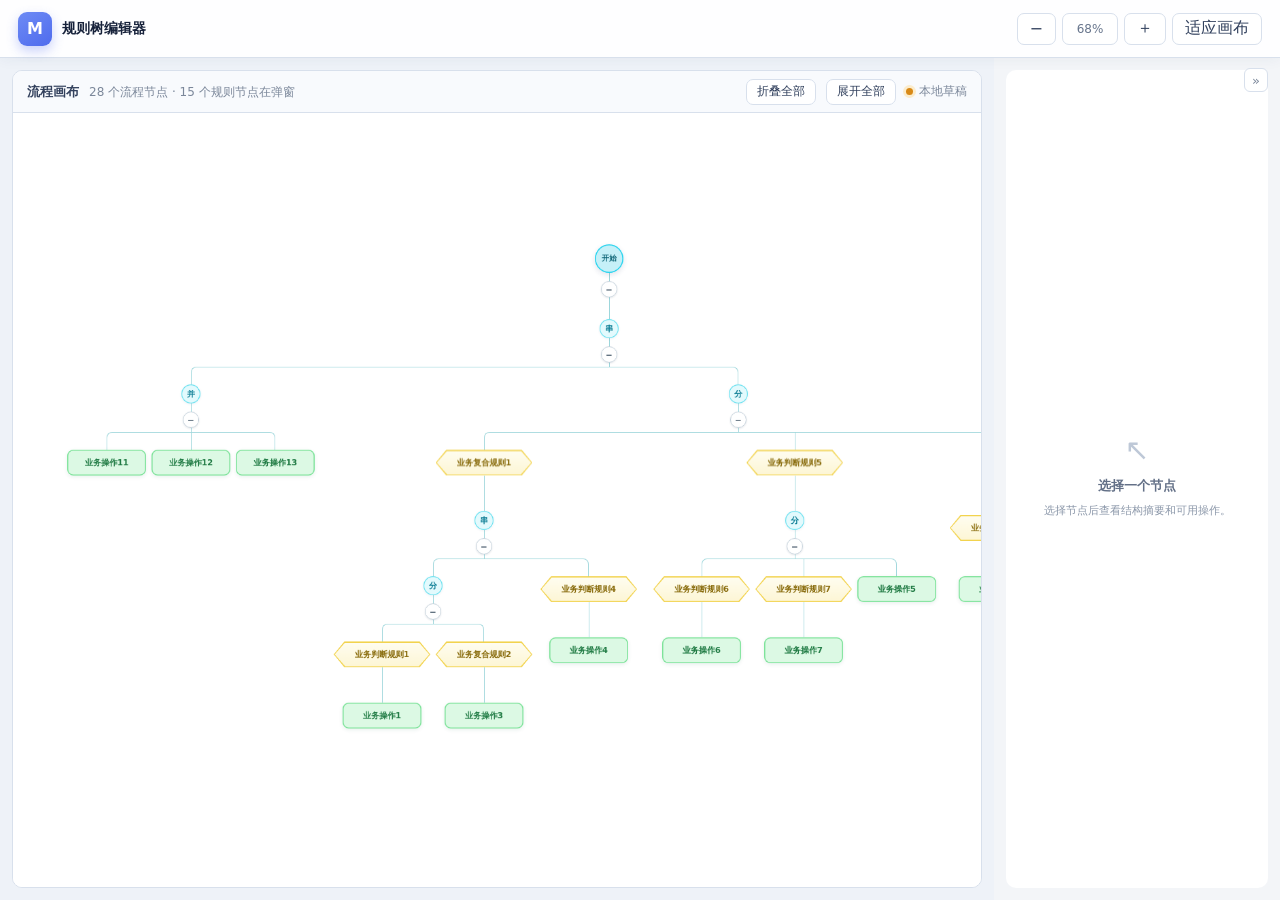
==== mousika-ui/src/main/resources/demo/ui-tree/index.html @ 2f61b9a8 "切换柑橘薄荷配色并统一节点焦点效果 - 节点配色改为柑橘薄荷（青碧结构 / 柠黄规则 / 苹果绿动作），画布保持中性 - 统一各节点选中/悬停/聚焦为同色描边加粗，去掉蓝色变色和矩形外框 - 折叠全部" ====
<!doctype html>
<html lang="zh-CN">
<head>
    <meta charset="UTF-8">
    <meta name="viewport" content="width=device-width, initial-scale=1.0">
    <meta http-equiv="Cache-Control" content="no-store, no-cache, must-revalidate">
    <meta http-equiv="Pragma" content="no-cache">
    <title>Mousika 规则树编辑器</title>
    <link rel="stylesheet" href="styles.css?v=20260729-158">
</head>
<body>
<main class="app-shell">
    <header class="topbar">
        <div class="brand">
            <span class="brand-mark">M</span>
            <div>
                <strong>规则树编辑器</strong>
            </div>
        </div>
        <div class="toolbar" aria-label="画布工具栏">
            <button id="zoomOutButton" type="button" aria-label="缩小">−</button>
            <input id="zoomValue" type="text" inputmode="numeric" value="100%" aria-label="缩放百分比" title="输入缩放百分比后回车">
            <button id="zoomInButton" type="button" aria-label="放大">＋</button>
            <button id="fitButton" type="button">适应画布</button>
        </div>
    </header>

    <section class="workspace">
        <section class="canvas-panel">
            <div class="canvas-titlebar">
                <div>
                    <strong>流程画布</strong>
                    <span id="nodeCount"></span>
                </div>
                <div class="canvas-tools">
                    <button id="collapseAllButton" type="button">折叠全部</button>
                    <button id="expandAllButton" type="button">展开全部</button>
                    <span class="status"><i></i> 本地草稿</span>
                </div>
            </div>
            <div class="tree-viewport" id="treeViewport" tabindex="0" aria-label="可缩放规则树画布">
                <div class="grid"></div>
                <div class="tree-stage" id="treeStage">
                    <div id="treeRoot"></div>
                </div>
            </div>
        </section>

        <button class="inspector-expand" id="inspectorExpand" type="button" aria-label="展开属性栏" title="展开属性栏" hidden>«</button>
        <aside class="inspector" id="inspector">
            <button class="inspector-collapse" id="inspectorCollapse" type="button" aria-label="收起属性栏" title="收起属性栏">»</button>
            <div class="inspector-empty" id="inspectorEmpty">
                <span>↖</span>
                <strong>选择一个节点</strong>
                <p>选择节点后查看结构摘要和可用操作。</p>
            </div>
            <section class="inspector-panel" id="inspectorForm" hidden>
                <div class="inspector-heading rule-editor-heading" id="inspectorHeading"></div>
                <div class="inspector-fields" id="nodeDetailFields"></div>
                <div class="inspector-actions" id="inspectorViewActions">
                    <div class="flow-node-actions" id="flowNodeActions"></div>
                    <button class="flow-operation wide" id="editNodeButton" type="button" hidden>查看规则</button>
                </div>
                <div class="inspector-add" id="inspectorAddPanel" hidden>
                    <div class="inspector-add-title" id="inspectorAddTitle">添加节点</div>
                    <label class="detail-field">
                        <span class="detail-label">节点类型</span>
                        <select id="newNodeType"></select>
                    </label>
                    <label class="detail-field" id="newNodeDefinitionField">
                        <span class="detail-label">引用规则</span>
                        <select id="newNodeDefinition"></select>
                    </label>
                    <label class="detail-field" id="newNodePlacementField">
                        <span class="detail-label">添加位置</span>
                        <select id="newNodePlacement">
                            <option value="first">最前面</option>
                            <option value="last" selected>最后面</option>
                            <option value="before">节点之前</option>
                            <option value="after">节点之后</option>
                        </select>
                    </label>
                    <label class="detail-field" id="newNodeAnchorField">
                        <span class="detail-label">选择参照节点</span>
                        <select id="newNodeAnchor"></select>
                    </label>
                    <div class="inspector-actions">
                        <button id="newNodeCancelButton" type="button">取消</button>
                        <button class="primary" id="confirmAddButton" type="button">添加</button>
                    </div>
                </div>
                <div class="inspector-footer" id="inspectorFooter">
                    <button class="inspector-delete" id="deleteButton" type="button">
                        <svg viewBox="0 0 24 24" aria-hidden="true">
                            <path d="M9 3h6m-9 4h12m-1 0-.7 13H7.7L7 7m3 4v5m4-5v5"/>
                        </svg>
                        删除节点
                    </button>
                </div>
            </section>
        </aside>
    </section>
</main>

<dialog id="confirmDialog">
    <form method="dialog" id="confirmDialogForm">
        <div class="dialog-heading">
            <div>
                <h2 id="confirmDialogTitle">确认操作</h2>
            </div>
            <button class="icon-button" value="cancel" aria-label="关闭" type="submit">×</button>
        </div>
        <p class="confirm-message" id="confirmDialogMessage"></p>
        <div class="dialog-actions">
            <button value="cancel" type="submit">取消</button>
            <button class="danger" id="confirmDialogConfirm" value="default" type="submit">确定</button>
        </div>
    </form>
</dialog>

<dialog id="ruleDialog" class="rule-dialog">
    <div class="rule-dialog-shell">
        <header class="rule-dialog-header">
            <div>
                <span>条件配置</span>
                <h2 id="ruleDialogTitle">判断条件</h2>
            </div>
            <div class="rule-dialog-header-actions">
                <button id="ruleDialogCancelButton" type="button">取消</button>
                <button class="primary" id="ruleDialogCloseButton" type="button">保存</button>
            </div>
        </header>
        <div class="rule-dialog-body">
            <section class="rule-tree-panel" id="ruleTreePanel" aria-label="规则树">
                <div class="rule-tree-caption">
                    <strong>条件组合</strong>
                    <span id="ruleNodeCount"></span>
                </div>
                <div class="rule-tree-viewport">
                    <div id="ruleTreeRoot"></div>
                </div>
            </section>
            <aside class="rule-editor">
                <div class="rule-editor-empty" id="ruleEditorEmpty">
                    <span>◇</span>
                    <strong id="ruleEditorEmptyTitle">尚未配置条件</strong>
                    <p id="ruleEditorEmptyHint">规则子树只在当前弹窗内递归，不会进入流程画布。</p>
                </div>
                <div class="rule-editor-panel" id="ruleEditorPanel" hidden>
                    <div class="inspector-heading rule-editor-heading" id="ruleEditorHeading"></div>
                    <div class="detail-field" id="ruleEditorLogicField" data-field="rulelogic" hidden></div>
                    <div class="rule-subrules-field" id="ruleEditorSubrulesField">
                        <span class="detail-label" id="ruleEditorSubrulesLabel">规则</span>
                        <div class="rule-add-rows" id="ruleEditorSubrules"></div>
                        <button class="rule-add-row-button" id="ruleEditorAddRuleButton" type="button" hidden>＋ 添加规则</button>
                    </div>
                    <label id="ruleReferenceField" hidden>
                        <span id="ruleReferenceLabel">命中表达式</span>
                        <input id="ruleNodeExpression" readonly>
                    </label>
                    <div class="inspector-add" id="ruleAddPanel" hidden>
                        <div class="inspector-add-title" id="ruleAddTitle">添加规则</div>
                        <div class="rule-add-rows" id="ruleAddRows"></div>
                        <button class="rule-add-row-button" id="ruleAddRowButton" type="button">＋ 添加规则</button>
                        <fieldset class="rule-logic-field" id="ruleAddLogicField" hidden>
                            <legend>组合方式</legend>
                            <div class="rule-radio-group">
                                <label>
                                    <input type="radio" name="ruleAddLogic" value="&amp;&amp;" checked>
                                    <span>与</span>
                                </label>
                                <label>
                                    <input type="radio" name="ruleAddLogic" value="||">
                                    <span>或</span>
                                </label>
                            </div>
                        </fieldset>
                        <div class="inspector-actions">
                            <button id="ruleAddCancelButton" type="button">取消</button>
                            <button class="primary" id="ruleAddConfirmButton" type="button">确认添加</button>
                        </div>
                    </div>
                    <div class="inspector-footer" id="ruleEditorFooter">
                        <button class="inspector-delete" id="ruleEditorDeleteButton" type="button">
                            <svg viewBox="0 0 24 24" aria-hidden="true">
                                <path d="M9 3h6m-9 4h12m-1 0-.7 13H7.7L7 7m3 4v5m4-5v5"/>
                            </svg>
                            删除规则
                        </button>
                    </div>
                </div>
            </aside>
        </div>
    </div>
</dialog>

<dialog id="ruleAddDialog">
    <form method="dialog" class="rule-add-form">
        <div class="dialog-heading">
            <h2>添加规则</h2>
            <button class="icon-button" value="cancel" type="submit" aria-label="关闭">×</button>
        </div>
        <div class="rule-add-rows" id="ruleCompositeRows"></div>
        <button class="rule-add-row-button" id="ruleCompositeAddRow" type="button" aria-label="添加一条规则">＋</button>
        <fieldset class="rule-logic-field" id="ruleCompositeLogicField" hidden>
            <legend>组合方式</legend>
            <div class="rule-radio-group">
                <label><input type="radio" name="ruleCompositeLogic" value="&&" checked><span>与</span></label>
                <label><input type="radio" name="ruleCompositeLogic" value="||"><span>或</span></label>
            </div>
        </fieldset>
        <div class="dialog-actions">
            <button value="cancel" type="submit">取消</button>
            <button class="primary" id="ruleCompositeConfirmButton" type="button">确认</button>
        </div>
    </form>
</dialog>

<script src="app.js?v=20260729-158"></script>
</body>
</html>
---- mousika-ui/src/main/resources/demo/ui-tree/styles.css ----
:root {
    color-scheme: light;
    font-family: Inter, "PingFang SC", "Microsoft YaHei", system-ui, sans-serif;
    color: #17223b;
    background: #eef2f8;
    --line: #6f82a0;
    --blue: #5b7ce2;
    --blue-soft: #eaf0ff;
    --green: #2c9b78;
    --green-soft: #e9f8f2;
    --amber: #d88916;
    --amber-soft: #fff6df;
    --border: #d8e0ec;
}

* { box-sizing: border-box; }
[hidden] { display: none !important; }

body {
    margin: 0;
    min-width: 760px;
    min-height: 100vh;
    overflow: hidden;
}

button, input, select { font: inherit; }

button {
    min-height: 32px;
    padding: 0 12px;
    border: 1px solid var(--border);
    border-radius: 7px;
    color: #31405d;
    background: #fff;
    cursor: pointer;
}

button:hover { border-color: #aebbd0; background: #f7f9fc; }
button:focus-visible, input:focus-visible, select:focus-visible, .tree-viewport:focus-visible {
    outline: 2px solid #7894ef;
    outline-offset: 2px;
}

button.primary { color: #fff; border-color: var(--blue); background: var(--blue); }
button.primary:hover { background: #4a6bd3; }
button.danger { color: #c94d55; }
button:disabled { opacity: .45; cursor: not-allowed; }

.app-shell { height: 100vh; display: grid; grid-template-rows: 58px minmax(0, 1fr); }

.topbar {
    display: flex;
    align-items: center;
    justify-content: space-between;
    gap: 24px;
    padding: 0 18px;
    border-bottom: 1px solid var(--border);
    background: rgba(255,255,255,.96);
    box-shadow: 0 2px 12px rgba(47,61,91,.05);
    z-index: 5;
}

.brand { display: flex; align-items: center; gap: 10px; white-space: nowrap; }
.brand-mark {
    width: 34px; height: 34px; display: grid; place-items: center;
    border-radius: 9px; color: #ffffff; font-weight: 800;
    background: linear-gradient(145deg, #6d8bf5, #4f6bed);
    box-shadow: 0 5px 12px rgba(79,107,237,.3);
}
.brand div { display: grid; gap: 1px; }
.brand strong { font-size: 14px; }

.toolbar { display: flex; align-items: center; gap: 6px; }
.toolbar button { white-space: nowrap; }
.toolbar #zoomValue {
    width: 56px; height: 32px; padding: 0 4px; text-align: center;
    border: 1px solid var(--border); border-radius: 7px;
    font-size: 12px; color: #67758c; background: #fff; cursor: text;
}
.toolbar #zoomValue:hover { border-color: #aebbd0; }

.workspace { position: relative; min-height: 0; display: grid; grid-template-columns: minmax(0, 1fr) 286px; background: #eef2f8; }
.workspace.inspector-collapsed { grid-template-columns: minmax(0, 1fr) 0; }
.inspector { position: relative; background: #fff; border-color: var(--border); }
.inspector-collapse, .inspector-expand {
    width: 24px; min-width: 24px; height: 24px; min-height: 24px; padding: 0;
    display: grid; place-items: center; border: 1px solid var(--border); border-radius: 6px;
    color: #7b879a; background: #fff; font-size: 13px; line-height: 1;
}
.inspector-collapse { position: absolute; top: 10px; right: 12px; z-index: 6; }
.inspector-collapse:hover, .inspector-expand:hover { color: #4a6bd3; background: #f7f9fc; border-color: #aebbd0; }
.inspector-expand {
    position: absolute; top: 52px; right: 12px; z-index: 6;
    box-shadow: 0 2px 8px rgba(47,61,91,.1);
}
.workspace.inspector-collapsed .inspector { overflow: hidden; border-left: 0; }

.canvas-panel { min-width: 0; min-height: 0; display: grid; grid-template-rows: 42px minmax(0, 1fr); margin: 12px; border: 1px solid var(--border); border-radius: 10px; background: #fff; overflow: hidden; }
.canvas-tools { display: flex; align-items: center; gap: 10px; }
.canvas-tools button { min-height: 26px; height: 26px; padding: 0 10px; font-size: 12px; }
.canvas-titlebar {
    display: flex; align-items: center; justify-content: space-between;
    padding: 0 14px; border-bottom: 1px solid var(--border); background: #f8fafd;
    color: #7b879a; font-size: 12px;
}
.canvas-titlebar div { display: flex; align-items: baseline; gap: 10px; }
.canvas-titlebar strong { color: #33415d; font-size: 13px; }
.status { display: flex; align-items: center; gap: 6px; }
.status i { width: 7px; height: 7px; border-radius: 50%; background: #d88916; box-shadow: 0 0 0 3px #fbeccd; }

.tree-viewport { position: relative; overflow: hidden; background: #fff; cursor: grab; touch-action: none; }
.tree-viewport.dragging { cursor: grabbing; }
.grid { display: none; }
.tree-stage { position: absolute; left: 0; top: 0; padding: 50px; transform-origin: 0 0; will-change: transform; }
#treeRoot { width: max-content; min-width: 1px; }

.tree-branch { position: relative; display: flex; flex-direction: column; align-items: center; flex: 0 0 auto; }
.tree-children { position: relative; display: flex; justify-content: center; padding-top: 26px; }
.tree-children::before { content: ""; position: absolute; top: 0; left: 50%; height: 26px; border-left: 1.5px solid var(--line); }
.tree-children > .tree-branch { padding: 26px 4px 0; }
.tree-children > .tree-branch::before,
.tree-children > .tree-branch::after {
    content: ""; position: absolute; top: 0; width: 50%; height: 26px; border-top: 1.5px solid var(--line);
}
.tree-children > .tree-branch::before { right: 50%; }
.tree-children > .tree-branch::after { left: 50%; border-left: 1.5px solid var(--line); }
.tree-children > .tree-branch:first-child::before { border-top: 0; }
.tree-children > .tree-branch:first-child::after { border-radius: 8px 0 0 0; }
.tree-children > .tree-branch:last-child::after { border-top: 0; border-left: 0; }
.tree-children > .tree-branch:last-child::before { border-right: 1.5px solid var(--line); border-radius: 0 8px 0 0; }
.tree-children > .tree-branch:only-child::before { border: 0; }
.tree-children > .tree-branch:only-child::after { border-top: 0; border-left: 1.5px solid var(--line); border-radius: 0; }
.node-shell { position: relative; z-index: 2; display: grid; justify-items: center; cursor: pointer; outline: none; }
.node-shell.has-fold-toggle { padding-bottom: 16px; }
.node-shell.has-fold-toggle::before {
    content: ""; position: absolute; left: 50%; bottom: 0; height: 16px;
    border-left: 1.5px solid var(--line); pointer-events: none;
}
.node-shell::after {
    content: ""; position: absolute; inset: -4px; border: 1.5px solid transparent;
    border-radius: 9px; pointer-events: none; transition: border-color .15s;
}
.node-shell:hover::after { border-color: rgba(91,124,226,.3); }
.node-shell:focus-visible::after { border-color: #6e8aea; }
.node-shell[aria-selected="true"]::after { border-color: var(--blue); }

/* circular nodes: selected/hover just boldens the inset ring (no external outline ring) */
.node-shell:has(.node-card.root)::after,
.node-shell:has(.node-card.structure)::after,
.node-shell:has(.node-card.condition)::after { content: none; }
.node-shell:has(.node-card.root):hover .node-card { box-shadow: inset 0 0 0 2px #91a8eb, 0 4px 10px rgba(69,90,143,.13); }
.node-shell:has(.node-card.structure):hover .node-card { box-shadow: inset 0 0 0 1.5px #7e9ae8, 0 2px 5px rgba(69,90,143,.07); }
.node-shell[aria-selected="true"]:has(.node-card.root) .node-card,
.node-shell:has(.node-card.root):focus-visible .node-card { box-shadow: inset 0 0 0 2.5px var(--blue), 0 4px 10px rgba(69,90,143,.13); }
.node-shell[aria-selected="true"]:has(.node-card.structure) .node-card,
.node-shell:has(.node-card.structure):focus-visible .node-card { box-shadow: inset 0 0 0 2.5px var(--blue), 0 2px 5px rgba(69,90,143,.07); }
/* hexagon nodes: selected just thickens the border (same color, bolder stroke) */
.node-shell[aria-selected="true"]:has(.node-card.condition) .node-card.condition::before,
.node-shell:has(.node-card.condition):focus-visible .node-card.condition::before { inset: 2.5px; }

.node-card {
    position: relative; display: grid; place-items: center; text-align: center;
    transition: filter .15s, box-shadow .15s, background .15s;
}
.node-card.structure, .node-card.root {
    width: 36px; height: 36px; padding: 3px; border: 0; border-radius: 50%;
    color: #415b9d; background: linear-gradient(145deg, #f4f7ff, #e5ecff);
    box-shadow: inset 0 0 0 1.5px #91a8eb, 0 3px 8px rgba(69,90,143,.11);
}
.node-card.structure.node-type-s,
.node-card.structure.node-type-p,
.node-card.structure.node-type-d,
.node-card.structure.node-type-l {
    width: 28px; height: 28px; padding: 0;
    color: #5872b7; background: #f4f7ff;
    box-shadow: inset 0 0 0 1px #a4b6e9, 0 2px 5px rgba(69,90,143,.07);
}
.node-card.structure.node-type-s .node-title,
.node-card.structure.node-type-p .node-title,
.node-card.structure.node-type-d .node-title,
.node-card.structure.node-type-l .node-title {
    max-width: 24px; font-size: 12px; line-height: 1;
}
.node-card.root {
    width: 42px; height: 42px; color: #3d5798; background: linear-gradient(145deg, #f0f4ff, #dce6ff);
    box-shadow: inset 0 0 0 1.5px #829ce7, 0 4px 10px rgba(69,90,143,.13);
}
.node-card.condition {
    min-width: 116px; height: 38px; padding: 6px 22px; overflow: hidden; color: #80570e;
    border: 0; background: #d99627;
    clip-path: polygon(11% 0,89% 0,100% 50%,89% 100%,11% 100%,0 50%);
    filter: drop-shadow(0 3px 4px rgba(153,101,17,.13));
}
.node-card.condition::before {
    content: ""; position: absolute; inset: 1.5px; z-index: 0;
    background: linear-gradient(180deg, #fffaf0, var(--amber-soft));
    clip-path: polygon(11% 0,89% 0,100% 50%,89% 100%,11% 100%,0 50%);
}
.node-card.condition.judge-summary { min-width: 142px; max-width: 210px; cursor: pointer; }
.judge-summary .node-title { max-width: 164px; }
.node-card.action {
    min-width: 116px; max-width: 170px; min-height: 38px; padding: 6px 10px;
    border: 0; border-radius: 9px; color: #17684f; background: linear-gradient(180deg, #f4fcf9, var(--green-soft));
    box-shadow: inset 0 0 0 1.5px #79bea6, 0 3px 8px rgba(35,125,95,.09);
}
.node-card:hover { filter: brightness(.995) saturate(1.04); }
.node-card.condition:hover { filter: brightness(.995) saturate(1.04) drop-shadow(0 3px 5px rgba(153,101,17,.17)); }
.node-title { position: relative; z-index: 1; display: block; max-width: 148px; font-weight: 700; font-size: 12px; line-height: 1.25; overflow: hidden; text-overflow: ellipsis; white-space: nowrap; }
.structure .node-title, .root .node-title { max-width: 32px; font-size: 11px; white-space: normal; }
.node-expression { position: relative; z-index: 1; display: none; }
.condition .node-expression { color: #9e782f; }
.action .node-expression { color: #4d8b77; }
.root .node-expression, .structure .node-expression { display: none; }

.node-fold-toggle {
    position: absolute; left: 50%; bottom: -20px; z-index: 6;
    width: 24px; min-width: 24px; height: 24px; min-height: 24px; padding: 0;
    display: grid; place-items: center; transform: translateX(-50%);
    border: 1px solid #aebbd0; border-radius: 50%; color: #526481;
    background: #fff; box-shadow: 0 1px 3px rgba(45,57,84,.12);
    font: 700 15px/1 Arial, sans-serif; cursor: pointer; touch-action: manipulation;
}
.node-fold-toggle::before { content: ""; position: absolute; inset: -6px; border-radius: 50%; }
.node-fold-toggle:hover { color: #365bc0; border-color: #7894ef; background: #f3f6ff; }
.node-fold-toggle:focus-visible { outline: 2px solid #7894ef; outline-offset: 2px; }
.collapsed-count {
    position: absolute; right: -12px; bottom: -9px; z-index: 4; min-width: 23px; height: 18px; padding: 0 5px;
    display: grid; place-items: center; border: 1px solid #b8c5db; border-radius: 9px; color: #52627d; background: #fff; font-size: 9px;
}
.inspector {
    min-width: 0; padding: 12px;
    overflow: auto; background: #f3f5f8;
}
.inspector-empty {
    height: 100%; display: grid; place-content: center; justify-items: center;
    text-align: center; color: #8b97a9; background: #fff; border-radius: 10px;
}
.inspector-empty > span { font-size: 30px; color: #bec8d7; }
.inspector-empty strong { margin-top: 10px; color: #637087; font-size: 13px; }
.inspector-empty p { max-width: 190px; margin: 7px 0; font-size: 11px; line-height: 1.6; }
.inspector-panel {
    display: grid; gap: 12px; padding: 16px; border: 1px solid #edf0f5;
    border-radius: 10px; background: #fff; box-shadow: 0 8px 24px rgba(38,50,76,.05);
}
.inspector-heading {
    display: flex; align-items: center; justify-content: space-between; gap: 12px;
    padding-bottom: 12px; border-bottom: 1px solid #e8edf4;
}
.inspector-heading strong { color: #24324a; font-size: 14px; }
.inspector-heading .inspector-type {
    padding: 3px 9px; border: 1px solid #e1e8fb; border-radius: 999px;
    color: #5373dd; background: #f5f7ff; font-size: 9px; font-weight: 600;
}
.inspector-footer { margin-top: 2px; padding-top: 12px; border-top: 1px solid #eef1f6; display: flex; justify-content: center; }
.inspector-delete {
    min-width: 0; min-height: 32px; height: auto; padding: 0 14px; justify-self: center;
    display: inline-flex; align-items: center; gap: 6px;
    border: 1px solid #f0ccd0; border-radius: 8px; box-shadow: none;
    color: #c94d55; background: #fff; font-size: 12px; font-weight: 500;
}
.inspector-delete svg {
    width: 14px; height: 14px; fill: none; stroke: currentColor;
    stroke-width: 1.8; stroke-linecap: round; stroke-linejoin: round;
}
.inspector-delete:hover { border-color: #e6a9af; color: #c94d55; background: #fdf2f3; }
.inspector-add {
    display: grid; gap: 10px; margin-top: 10px; padding-top: 14px; border-top: 1px solid #eef1f6;
}
.inspector-add-title { color: #33415d; font-size: 12px; font-weight: 700; }
.inspector-delete:disabled { color: #d3a3a7; border-color: #eedcde; background: #fff; cursor: not-allowed; }
.inspector-fields { display: contents; }
.detail-field { display: grid; gap: 5px; }
.detail-field .detail-label { color: #7b879b; font-size: 11px; font-weight: 600; }
.detail-field .detail-value {
    min-height: 20px; padding: 3px 2px; color: #2b3a54; font-size: 13px;
    line-height: 1.5; font-weight: 500; word-break: break-word;
}
.detail-field .field-row { display: flex; align-items: center; gap: 6px; }
.detail-field .field-row .detail-value { flex: 1; min-width: 0; }
.detail-field .field-control { display: none; flex: 1; min-width: 0; }
.field-edit {
    flex: 0 0 auto; width: 24px; min-width: 24px; height: 24px; min-height: 24px; padding: 0;
    display: inline-grid; place-items: center; border: 0; border-radius: 6px;
    color: #a4b0c3; background: transparent; cursor: pointer;
}
.field-edit svg { width: 14px; height: 14px; fill: none; stroke: currentColor; stroke-width: 1.8; stroke-linecap: round; stroke-linejoin: round; }
.field-edit:hover { color: #4a6bd3; background: #eef3ff; }
.detail-field.field-editing .detail-value { display: none; }
.detail-field.field-editing .field-control { display: block; }
.field-edit-actions { flex: 0 0 auto; display: inline-flex; gap: 4px; }
.field-confirm, .field-cancel {
    width: 30px; min-width: 30px; height: 32px; min-height: 32px; padding: 0;
    display: inline-grid; place-items: center; border: 1px solid var(--border); border-radius: 7px;
    background: #fff; cursor: pointer;
}
.field-confirm svg, .field-cancel svg { width: 14px; height: 14px; fill: none; stroke: currentColor; stroke-width: 2.2; stroke-linecap: round; stroke-linejoin: round; }
.field-confirm { color: #fff; border-color: var(--blue); background: var(--blue); }
.field-confirm:hover { background: #4a6bd3; }
.field-cancel { color: #7d899b; }
.field-cancel:hover { color: #c94d55; border-color: #e6a9af; background: #fdf2f3; }
.rule-editor-heading { gap: 10px; }
.rule-heading-view { display: inline-flex; align-items: center; gap: 6px; min-width: 0; }
.rule-heading-view #ruleEditorTitle { overflow: hidden; text-overflow: ellipsis; white-space: nowrap; }
.rule-heading-edit { display: flex; align-items: center; gap: 6px; flex: 1; min-width: 0; }
.rule-heading-edit input { flex: 1; min-width: 0; }
label { display: grid; gap: 6px; color: #68758a; font-size: 11px; font-weight: 600; }
input, select { width: 100%; height: 35px; padding: 0 9px; border: 1px solid #d6deea; border-radius: 7px; color: #263550; background: #fff; font-size: 12px; }
input[readonly] { color: #7d899b; background: #f5f7fa; }
.inspector input[readonly] { color: #34435c; background: #fff; }
select:disabled { opacity: 1; color: #7d899b; background: #f5f7fa; }
.inspector-actions { display: grid; grid-template-columns: 1fr; gap: 6px; margin-top: 2px; }
#inspectorEditActions, #inspectorAddPanel .inspector-actions { grid-template-columns: 1fr 1fr; }
.inspector-actions button { min-height: 32px; height: 32px; border-radius: 7px; font-size: 13px; }
.inspector-actions #editNodeButton { height: 32px; }
.flow-node-actions { display: contents; }
.flow-operation { border-color: var(--blue); color: var(--blue); }
.flow-operation:hover { background: #eef3ff; }
.flow-operation.wide,
.inspector-actions #editNodeButton { grid-column: 1; }
.form-note { margin: 0; color: #9aa4b4; font-size: 10px; line-height: 1.55; }

dialog { width: min(420px, calc(100vw - 32px)); padding: 0; border: 0; border-radius: 13px; box-shadow: 0 24px 70px rgba(25,37,63,.26); }
dialog:focus, dialog:focus-visible { outline: none; }
dialog::backdrop { background: rgba(24,34,55,.42); backdrop-filter: blur(2px); }
dialog form { display: grid; gap: 15px; padding: 19px; }
.dialog-heading { display: flex; align-items: flex-start; justify-content: space-between; }
.dialog-heading span { color: #8792a5; font-size: 10px; }
.dialog-heading h2 { margin: 3px 0 0; font-size: 17px; }
.icon-button { min-width: 30px; width: 30px; padding: 0; font-size: 20px; }
.confirm-message { margin: 0; color: #5f6d82; font-size: 12px; line-height: 1.65; }
.dialog-actions { display: flex; justify-content: flex-end; gap: 7px; margin-top: 3px; }

dialog.rule-dialog {
    width: min(1080px, calc(100vw - 40px)); height: min(720px, calc(100vh - 40px)); max-width: none; max-height: none;
}
.rule-dialog-shell { height: 100%; display: grid; grid-template-rows: auto minmax(0, 1fr); }
.rule-dialog-header {
    display: flex; align-items: flex-start; justify-content: space-between; gap: 20px;
    padding: 18px 20px 15px; border-bottom: 1px solid var(--border); background: #fbfcfe;
}
.rule-dialog-header span { color: #8792a5; font-size: 10px; }
.rule-dialog-header h2 { margin: 3px 0 0; font-size: 17px; }
.rule-dialog-body { min-height: 0; display: grid; grid-template-columns: minmax(0, 1fr) 340px; }
.rule-tree-panel { position: relative; min-width: 0; min-height: 0; display: grid; grid-template-rows: 38px minmax(0, 1fr); background: #fdfefe; }
.rule-tree-caption {
    display: flex; align-items: center; justify-content: space-between; padding: 0 14px;
    border-bottom: 1px solid #e8edf4; color: #7a879a; font-size: 10px;
}
.rule-tree-caption strong { color: #3b4963; font-size: 12px; }
.rule-tree-viewport { min-width: 0; min-height: 0; overflow: auto; }
#ruleTreeRoot { width: max-content; min-width: 100%; min-height: 100%; display: grid; place-content: start; padding: 40px 54px; }
.rule-tree-empty { min-width: 360px; display: grid; place-items: center; gap: 8px; color: #98a3b4; font-size: 11px; }
.rule-branch { position: relative; display: flex; align-items: center; flex: 0 0 auto; }
.rule-children { position: relative; display: flex; flex-direction: column; justify-content: center; padding-left: 26px; }
.rule-children::before {
    content: ""; position: absolute; left: 0; top: 50%; width: 26px; border-top: 1.5px solid var(--line);
}
.rule-children > .rule-branch { padding: 9px 0 9px 26px; }
.rule-children > .rule-branch::before,
.rule-children > .rule-branch::after {
    content: ""; position: absolute; left: 0; width: 26px; height: 50%; border-left: 1.5px solid var(--line);
}
.rule-children > .rule-branch::before { bottom: 50%; }
.rule-children > .rule-branch::after { top: 50%; border-top: 1.5px solid var(--line); }
.rule-children > .rule-branch:first-child::before { border-left: 0; }
.rule-children > .rule-branch:last-child::after { border-left: 0; }
.rule-children > .rule-branch:only-child::before { border-left: 0; }
.rule-children > .rule-branch:only-child::after { border-left: 0; }
.rule-dialog .node-expression { display: block; max-width: 170px; margin-top: 2px; font: 10px ui-monospace, monospace; }
.rule-dialog .node-card.structure .node-expression { display: none; }
.rule-editor { min-width: 0; overflow: auto; padding: 18px; border-left: 1px solid var(--border); background: #fff; }
.rule-editor-panel { margin-top: 16px; }
.rule-editor-empty { height: 100%; display: grid; place-content: center; justify-items: center; text-align: center; color: #8b97a9; }
.rule-editor-empty > span { font-size: 32px; color: #d5a856; }
.rule-editor-empty strong { margin-top: 8px; color: #637087; font-size: 13px; }
.rule-editor-empty p { max-width: 210px; margin: 7px 0 15px; font-size: 10px; line-height: 1.6; }
.rule-editor-panel { display: grid; gap: 14px; }
.rule-editor-actions { display: grid; gap: 8px; }
#ruleEditorEditActions { grid-template-columns: 1fr 1fr; }
.rule-editor-panel input[readonly] {
    padding-left: 2px; border-color: transparent; background: transparent;
    color: #2b3a54; font-size: 13px; font-weight: 500;
}
.rule-subrules-field { display: grid; gap: 7px; }
.rule-subrules-field .detail-label { color: #7b879b; font-size: 11px; font-weight: 600; }
.rule-subrule-view {
    padding: 7px 10px; border: 1px solid #e8edf4; border-radius: 7px; background: #f7f9fc;
}
.rule-subrule-view .detail-value { color: #2b3a54; font-size: 12px; font-weight: 500; }
.rule-subrule-static { align-items: center; }
.rule-subrule-static .detail-value {
    padding: 7px 10px; border: 1px solid #e8edf4; border-radius: 7px; background: #f7f9fc;
    color: #2b3a54; font-size: 12px; font-weight: 500;
}
.rule-context-popover {
    position: absolute; z-index: 20; width: min(300px, calc(100% - 24px)); max-height: calc(100% - 56px); overflow: auto;
    padding: 14px; border: 1px solid #e1c783; border-radius: 11px; background: #fffaf0;
    box-shadow: 0 16px 42px rgba(86,66,28,.18);
}
.rule-context-popover.menu-mode {
    width: min(180px, calc(100% - 24px)); padding: 6px;
    border-color: #d9e0eb; border-radius: 8px; background: #fff;
    box-shadow: 0 12px 32px rgba(35,46,70,.18);
}
.rule-context-section { display: grid; gap: 11px; }
.rule-add-heading { display: flex; align-items: center; justify-content: space-between; }
.rule-add-heading strong { color: #765116; font-size: 12px; }
.rule-add-heading .icon-button { min-height: 26px; height: 26px; }
.rule-current-reference {
    display: grid; gap: 3px; padding: 9px 10px; border: 1px solid #ead9ad; border-radius: 7px; background: #fff;
}
.rule-current-reference span { color: #7a879b; font-size: 10px; }
.rule-current-reference strong { color: #30405e; font-size: 11px; }
.rule-extend-actions { display: grid; grid-template-columns: 1fr 1fr; gap: 7px; }
.rule-add-fields { display: grid; gap: 11px; }
.rule-add-rows { display: grid; gap: 8px; }
.rule-add-row { display: flex; align-items: center; gap: 6px; }
.rule-add-row > select, .rule-add-row > .detail-value { flex: 1; min-width: 0; }
.rule-add-row > button { flex: 0 0 auto; min-width: 30px; width: 30px; padding: 0; }
.rule-add-row > button[data-subrule-remove],
.rule-add-row > button[data-composite-remove] { color: #c94d55; }
.rule-add-row-button { border-style: dashed; color: #526fd0; background: #fff; }
.rule-logic-field { margin: 0; padding: 0; border: 0; }
.rule-logic-field legend { margin-bottom: 6px; color: #68758a; font-size: 11px; font-weight: 600; }
.rule-radio-group { display: grid; grid-template-columns: 1fr 1fr; gap: 6px; }
.rule-radio-group label { display: block; cursor: pointer; }
.rule-radio-group input { position: absolute; width: 1px; height: 1px; opacity: 0; pointer-events: none; }
.rule-radio-group span {
    min-height: 35px; display: grid; place-items: center;
    border: 1px solid #d6deea; border-radius: 7px; color: #52617b; background: #fff;
}
.rule-radio-group input:checked + span { color: #365bc0; border-color: #7894ef; background: #eef3ff; }
.rule-radio-group input:focus-visible + span { outline: 2px solid #7894ef; outline-offset: 2px; }
.rule-action-menu { display: grid; gap: 5px; }
.rule-action-menu button {
    width: 100%; min-height: 31px; padding: 0 9px; border: 0;
    text-align: left; white-space: nowrap;
}
.rule-action-menu button:hover { color: #365bc0; background: #f0f4ff; }
.rule-action-menu button.danger { margin-top: 3px; }

@media (max-width: 1050px) {
    .toolbar button { padding: 0 8px; }
}

@media (max-width: 820px) {
    body { min-width: 0; }
    .brand span { display: none; }
    .workspace { grid-template-columns: minmax(0, 1fr); grid-template-rows: minmax(0, 1fr) 214px; }
    .canvas-panel { grid-row: 1; }
    .inspector-collapse, .inspector-expand { display: none; }
    .inspector { grid-row: 2; border-left: 0; border-top: 1px solid var(--border); padding: 12px; }
    .inspector-panel { grid-template-columns: minmax(0, 1fr); align-items: stretch; gap: 8px; }
    .inspector-actions { margin: 0; }
    .form-note { display: none; }
    dialog.rule-dialog { width: calc(100vw - 20px); height: calc(100vh - 20px); }
    .rule-dialog-body { grid-template-columns: minmax(0, 1fr); grid-template-rows: minmax(260px, 1fr) auto; }
    .rule-editor { max-height: 280px; border-left: 0; border-top: 1px solid var(--border); }
}

@media (prefers-reduced-motion: reduce) {
    *, *::before, *::after { transition: none !important; }
}
.rule-composite-builder { display: grid; gap: 8px; margin-top: 10px; padding: 12px; border: 1px solid #d8e0ec; border-radius: 10px; background: #f7f9fc; }
#ruleAddDialog { width: min(380px, calc(100vw - 40px)); }
.rule-add-form { display: grid; gap: 12px; padding: 19px; }
.rule-dialog-header-actions { display: flex; align-items: center; gap: 8px; }
.rule-add-row.rule-row-active { background: #eef3ff; border-radius: 8px; box-shadow: 0 0 0 4px #eef3ff; }

/* ===== 正式配色：柑橘薄荷（青碧结构 / 柠黄规则 / 苹果绿动作）===== */
:root { --line: #9dd6db; }
.node-card.structure, .node-card.root { color:#0e7f96; background:#d6f6fb; box-shadow: inset 0 0 0 1.6px #3fd8ee, 0 2px 6px rgba(30,60,110,.10); }
.node-card.structure.node-type-s,.node-card.structure.node-type-p,.node-card.structure.node-type-d,.node-card.structure.node-type-l { color:#0e7f96; background:#e3fafd; box-shadow: inset 0 0 0 1.2px #6ee2f0, 0 1px 4px rgba(30,60,110,.08); }
.node-card.root { color:#0b6274; background:#c5f0f8; box-shadow: inset 0 0 0 1.6px #22d3ee, 0 3px 8px rgba(30,60,110,.14); }
.node-card.condition { color:#8a6d0e; background:#f2d34e; filter: drop-shadow(0 3px 5px rgba(150,120,20,.14)); }
.node-card.condition::before { background: linear-gradient(180deg,#fffdf0,#fdf6d5); }
.node-card.action { color:#1f7a43; background:#dcf9e4; box-shadow: inset 0 0 0 1.6px #7ee39a, 0 2px 6px rgba(15,100,75,.10); }
.node-fold-toggle { border-color:#c3d0da; color:#5a6b7a; }

/* ===== 统一焦点/选中效果：只加粗自身同色描边（对齐判断节点，去蓝色/矩形框）===== */
.node-shell:has(.node-card.action)::after { content: none; }
/* 结构（串/并/分）*/
.node-shell:has(.node-card.structure):hover .node-card,
.node-shell:has(.node-card.structure):focus-visible .node-card,
.node-shell[aria-selected="true"]:has(.node-card.structure) .node-card { box-shadow: inset 0 0 0 2.6px #22d3ee, 0 2px 6px rgba(30,60,110,.12); }
/* 根（开始）*/
.node-shell:has(.node-card.root):hover .node-card,
.node-shell:has(.node-card.root):focus-visible .node-card,
.node-shell[aria-selected="true"]:has(.node-card.root) .node-card { box-shadow: inset 0 0 0 2.8px #0891b2, 0 3px 8px rgba(30,60,110,.16); }
/* 动作（业务操作）*/
.node-shell:has(.node-card.action):hover .node-card,
.node-shell:has(.node-card.action):focus-visible .node-card,
.node-shell[aria-selected="true"]:has(.node-card.action) .node-card { box-shadow: inset 0 0 0 2.6px #34c46f, 0 2px 6px rgba(15,100,75,.12); }
/* 判断（六边形）：悬停也加粗，与其余一致（同色）*/
.node-shell:has(.node-card.condition):hover .node-card.condition::before,
.node-shell:has(.node-card.condition):focus-visible .node-card.condition::before,
.node-shell[aria-selected="true"]:has(.node-card.condition) .node-card.condition::before { inset: 2.6px; }
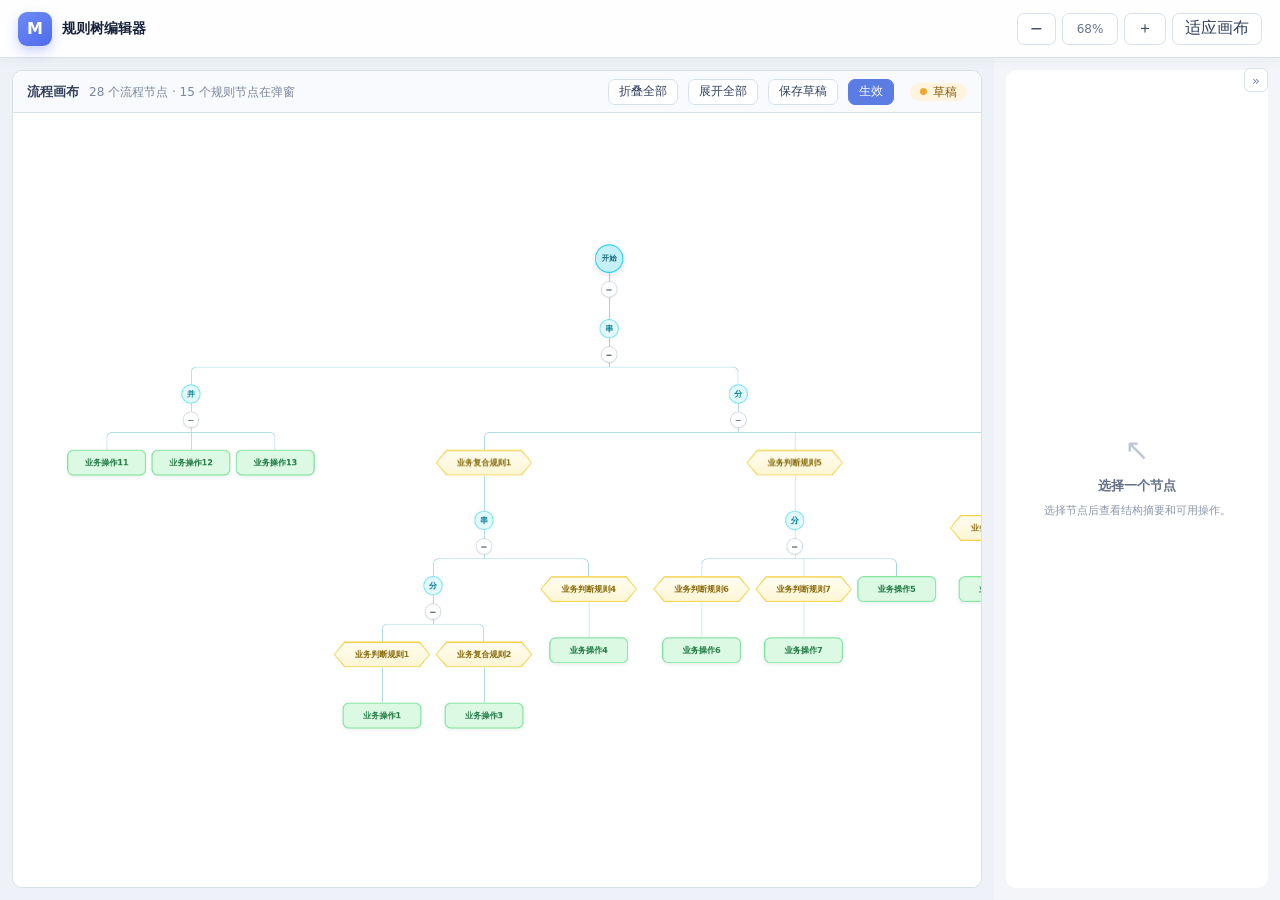
==== commit 88167271: "新增保存边界结构校验、规则取反编辑与工具栏状态优化 - 顶部新增“保存草稿/生效”两档动作与草稿·已生效状态胶囊 - 生效前对全树递归执行 DNode 不变量校验（≥2 结果、决策分支必须有 acti" ====
--- a/mousika-ui/src/main/resources/demo/ui-tree/index.html
+++ b/mousika-ui/src/main/resources/demo/ui-tree/index.html
@@ -6,7 +6,7 @@
     <meta http-equiv="Cache-Control" content="no-store, no-cache, must-revalidate">
     <meta http-equiv="Pragma" content="no-cache">
     <title>Mousika 规则树编辑器</title>
-    <link rel="stylesheet" href="styles.css?v=20260729-158">
+    <link rel="stylesheet" href="styles.css?v=20260729-175">
 </head>
 <body>
 <main class="app-shell">
@@ -35,7 +35,9 @@
                 <div class="canvas-tools">
                     <button id="collapseAllButton" type="button">折叠全部</button>
                     <button id="expandAllButton" type="button">展开全部</button>
-                    <span class="status"><i></i> 本地草稿</span>
+                    <button id="saveDraftButton" type="button">保存草稿</button>
+                    <button id="promoteButton" class="primary" type="button">生效</button>
+                    <span class="status" id="docStatus"><i></i> <span id="docStatusText">草稿</span></span>
                 </div>
             </div>
             <div class="tree-viewport" id="treeViewport" tabindex="0" aria-label="可缩放规则树画布">
@@ -118,6 +120,20 @@
     </form>
 </dialog>
 
+<dialog id="validateDialog">
+    <div class="dialog-heading">
+        <div>
+            <h2>结构校验</h2>
+        </div>
+        <button class="icon-button" id="validateCloseButton" aria-label="关闭" type="button">×</button>
+    </div>
+    <p class="confirm-message" id="validateSummary"></p>
+    <ul class="validate-list" id="validateList"></ul>
+    <div class="dialog-actions">
+        <button id="validateDismissButton" type="button">关闭</button>
+    </div>
+</dialog>
+
 <dialog id="ruleDialog" class="rule-dialog">
     <div class="rule-dialog-shell">
         <header class="rule-dialog-header">
@@ -149,6 +165,15 @@
                 <div class="rule-editor-panel" id="ruleEditorPanel" hidden>
                     <div class="inspector-heading rule-editor-heading" id="ruleEditorHeading"></div>
                     <div class="detail-field" id="ruleEditorLogicField" data-field="rulelogic" hidden></div>
+                    <div class="detail-field rule-negate-field" id="ruleNegateField" hidden>
+                        <span class="detail-label">取反</span>
+                        <label class="rule-negate-row">
+                            <span class="switch">
+                                <input type="checkbox" id="ruleNegateInput">
+                                <span class="switch-track"></span>
+                            </span>
+                        </label>
+                    </div>
                     <div class="rule-subrules-field" id="ruleEditorSubrulesField">
                         <span class="detail-label" id="ruleEditorSubrulesLabel">规则</span>
                         <div class="rule-add-rows" id="ruleEditorSubrules"></div>
@@ -216,6 +241,6 @@
     </form>
 </dialog>
 
-<script src="app.js?v=20260729-158"></script>
+<script src="app.js?v=20260729-175"></script>
 </body>
 </html>
--- a/mousika-ui/src/main/resources/demo/ui-tree/styles.css
+++ b/mousika-ui/src/main/resources/demo/ui-tree/styles.css
@@ -105,8 +105,15 @@
 }
 .canvas-titlebar div { display: flex; align-items: baseline; gap: 10px; }
 .canvas-titlebar strong { color: #33415d; font-size: 13px; }
-.status { display: flex; align-items: center; gap: 6px; }
-.status i { width: 7px; height: 7px; border-radius: 50%; background: #d88916; box-shadow: 0 0 0 3px #fbeccd; }
+.status {
+    display: inline-flex; align-items: center; gap: 6px;
+    padding: 3px 10px; margin-left: 6px;
+    border-radius: 999px;
+    background: #fff5df; color: #8a5a06;
+    font-size: 12px; font-weight: 500; line-height: 1;
+    transition: background .2s, color .2s;
+}
+.status i { width: 7px; height: 7px; border-radius: 50%; background: #f0a835; }
 
 .tree-viewport { position: relative; overflow: hidden; background: #fff; cursor: grab; touch-action: none; }
 .tree-viewport.dragging { cursor: grabbing; }
@@ -124,12 +131,12 @@
 }
 .tree-children > .tree-branch::before { right: 50%; }
 .tree-children > .tree-branch::after { left: 50%; border-left: 1.5px solid var(--line); }
-.tree-children > .tree-branch:first-child::before { border-top: 0; }
-.tree-children > .tree-branch:first-child::after { border-radius: 8px 0 0 0; }
-.tree-children > .tree-branch:last-child::after { border-top: 0; border-left: 0; }
-.tree-children > .tree-branch:last-child::before { border-right: 1.5px solid var(--line); border-radius: 0 8px 0 0; }
-.tree-children > .tree-branch:only-child::before { border: 0; }
-.tree-children > .tree-branch:only-child::after { border-top: 0; border-left: 1.5px solid var(--line); border-radius: 0; }
+.tree-children > .tree-branch:first-of-type::before { border-top: 0; }
+.tree-children > .tree-branch:first-of-type::after { border-radius: 8px 0 0 0; }
+.tree-children > .tree-branch:last-of-type::after { border-top: 0; border-left: 0; }
+.tree-children > .tree-branch:last-of-type::before { border-right: 1.5px solid var(--line); border-radius: 0 8px 0 0; }
+.tree-children > .tree-branch:only-of-type::before { border: 0; }
+.tree-children > .tree-branch:only-of-type::after { border-top: 0; border-left: 1.5px solid var(--line); border-radius: 0; }
 .node-shell { position: relative; z-index: 2; display: grid; justify-items: center; cursor: pointer; outline: none; }
 .node-shell.has-fold-toggle { padding-bottom: 16px; }
 .node-shell.has-fold-toggle::before {
@@ -362,10 +369,10 @@
 }
 .rule-children > .rule-branch::before { bottom: 50%; }
 .rule-children > .rule-branch::after { top: 50%; border-top: 1.5px solid var(--line); }
-.rule-children > .rule-branch:first-child::before { border-left: 0; }
-.rule-children > .rule-branch:last-child::after { border-left: 0; }
-.rule-children > .rule-branch:only-child::before { border-left: 0; }
-.rule-children > .rule-branch:only-child::after { border-left: 0; }
+.rule-children > .rule-branch:first-of-type::before { border-left: 0; }
+.rule-children > .rule-branch:last-of-type::after { border-left: 0; }
+.rule-children > .rule-branch:only-of-type::before { border-left: 0; }
+.rule-children > .rule-branch:only-of-type::after { border-left: 0; }
 .rule-dialog .node-expression { display: block; max-width: 170px; margin-top: 2px; font: 10px ui-monospace, monospace; }
 .rule-dialog .node-card.structure .node-expression { display: none; }
 .rule-editor { min-width: 0; overflow: auto; padding: 18px; border-left: 1px solid var(--border); background: #fff; }
@@ -392,27 +399,6 @@
     padding: 7px 10px; border: 1px solid #e8edf4; border-radius: 7px; background: #f7f9fc;
     color: #2b3a54; font-size: 12px; font-weight: 500;
 }
-.rule-context-popover {
-    position: absolute; z-index: 20; width: min(300px, calc(100% - 24px)); max-height: calc(100% - 56px); overflow: auto;
-    padding: 14px; border: 1px solid #e1c783; border-radius: 11px; background: #fffaf0;
-    box-shadow: 0 16px 42px rgba(86,66,28,.18);
-}
-.rule-context-popover.menu-mode {
-    width: min(180px, calc(100% - 24px)); padding: 6px;
-    border-color: #d9e0eb; border-radius: 8px; background: #fff;
-    box-shadow: 0 12px 32px rgba(35,46,70,.18);
-}
-.rule-context-section { display: grid; gap: 11px; }
-.rule-add-heading { display: flex; align-items: center; justify-content: space-between; }
-.rule-add-heading strong { color: #765116; font-size: 12px; }
-.rule-add-heading .icon-button { min-height: 26px; height: 26px; }
-.rule-current-reference {
-    display: grid; gap: 3px; padding: 9px 10px; border: 1px solid #ead9ad; border-radius: 7px; background: #fff;
-}
-.rule-current-reference span { color: #7a879b; font-size: 10px; }
-.rule-current-reference strong { color: #30405e; font-size: 11px; }
-.rule-extend-actions { display: grid; grid-template-columns: 1fr 1fr; gap: 7px; }
-.rule-add-fields { display: grid; gap: 11px; }
 .rule-add-rows { display: grid; gap: 8px; }
 .rule-add-row { display: flex; align-items: center; gap: 6px; }
 .rule-add-row > select, .rule-add-row > .detail-value { flex: 1; min-width: 0; }
@@ -431,13 +417,6 @@
 }
 .rule-radio-group input:checked + span { color: #365bc0; border-color: #7894ef; background: #eef3ff; }
 .rule-radio-group input:focus-visible + span { outline: 2px solid #7894ef; outline-offset: 2px; }
-.rule-action-menu { display: grid; gap: 5px; }
-.rule-action-menu button {
-    width: 100%; min-height: 31px; padding: 0 9px; border: 0;
-    text-align: left; white-space: nowrap;
-}
-.rule-action-menu button:hover { color: #365bc0; background: #f0f4ff; }
-.rule-action-menu button.danger { margin-top: 3px; }
 
 @media (max-width: 1050px) {
     .toolbar button { padding: 0 8px; }
@@ -495,3 +474,72 @@
 .node-shell:has(.node-card.condition):hover .node-card.condition::before,
 .node-shell:has(.node-card.condition):focus-visible .node-card.condition::before,
 .node-shell[aria-selected="true"]:has(.node-card.condition) .node-card.condition::before { inset: 2.6px; }
+
+/* 同父兄弟拖拽重排 */
+.node-shell[data-reorderable] { cursor: grab; }
+.reorder-grabbing, .reorder-grabbing .node-shell { cursor: grabbing !important; }
+.tree-branch.reorder-source > .node-shell,
+.rule-branch.reorder-source > .node-shell { opacity: .4; }
+.reorder-slot {
+    position: absolute; z-index: 8; display: flex; align-items: center; justify-content: center;
+    box-sizing: border-box; padding: 0 10px; max-width: 200px;
+    border: 2px dashed #22d3ee; border-radius: 12px;
+    background: rgba(34,211,238,.12); color: #0e7490;
+    font-size: 12px; font-weight: 600; line-height: 1;
+    white-space: nowrap; overflow: hidden; text-overflow: ellipsis;
+    box-shadow: 0 0 0 3px rgba(34,211,238,.14);
+    pointer-events: none;
+}
+.reorder-chip {
+    position: fixed; z-index: 9999; pointer-events: none;
+    padding: 4px 10px; border-radius: 8px;
+    background: #0891b2; color: #fff; font-size: 12px; font-weight: 600; line-height: 1.2;
+    max-width: 220px; white-space: nowrap; overflow: hidden; text-overflow: ellipsis;
+    box-shadow: 0 6px 16px rgba(8,145,178,.35);
+}
+.reorder-chip.reorder-chip-muted {
+    background: #94a3b8;
+    box-shadow: 0 6px 16px rgba(148,163,184,.3);
+}
+
+/* 文档状态：已生效 */
+.status.status-formal { background: #e6f6ed; color: #0f7a53; }
+.status.status-formal i { background: #22c07a; }
+@keyframes status-pulse-kf {
+    0% { box-shadow: 0 0 0 0 rgba(34,192,122,.55); }
+    60% { box-shadow: 0 0 0 8px rgba(34,192,122,0); }
+    100% { box-shadow: 0 0 0 0 rgba(34,192,122,0); }
+}
+.status.status-pulse { animation: status-pulse-kf .8s ease-out; }
+
+/* 结构校验问题清单 */
+.validate-list { list-style: none; margin: 4px 0 0; padding: 0; display: grid; gap: 8px; max-height: 50vh; overflow: auto; }
+.validate-item {
+    width: 100%; display: grid; gap: 3px; padding: 9px 11px; text-align: left;
+    border: 1px solid #f0d6a8; border-left: 3px solid #e6a23c; border-radius: 8px;
+    background: #fffaf0; cursor: pointer;
+}
+.validate-item:hover { background: #fff3dc; border-color: #e6a23c; }
+.validate-item-name { color: #30405e; font-size: 13px; font-weight: 600; }
+.validate-item-reason { color: #9a6a1a; font-size: 12px; }
+
+/* 取反（非）标记与开关 */
+.negate-badge {
+    position: absolute; top: -8px; right: -8px;
+    width: 18px; height: 18px; padding: 0;
+    border-radius: 50%; background: #e0575f; color: #fff;
+    font-size: 12px; font-weight: 800; line-height: 1;
+    display: inline-flex; align-items: center; justify-content: center;
+    box-shadow: 0 0 0 2px #fff, 0 2px 4px rgba(224,87,95,.35);
+    margin: 0; z-index: 5; pointer-events: none;
+}
+.rule-negate-row { display: flex; align-items: center; gap: 8px; margin-top: 4px; }
+.switch { position: relative; display: inline-flex; width: 36px; height: 20px; flex: 0 0 auto; }
+.switch input { position: absolute; inset: 0; width: 100%; height: 100%; margin: 0; padding: 0; border: 0; opacity: 0; cursor: pointer; }
+.switch-track { pointer-events: none; flex: 1; border-radius: 999px; background: #cdd6e4; transition: background .15s; }
+.switch-track::after {
+    content: ""; position: absolute; top: 2px; left: 2px; width: 16px; height: 16px;
+    border-radius: 50%; background: #fff; box-shadow: 0 1px 2px rgba(20,40,80,.25); transition: left .15s;
+}
+.switch input:checked ~ .switch-track { background: #e0575f; }
+.switch input:checked ~ .switch-track::after { left: 18px; }
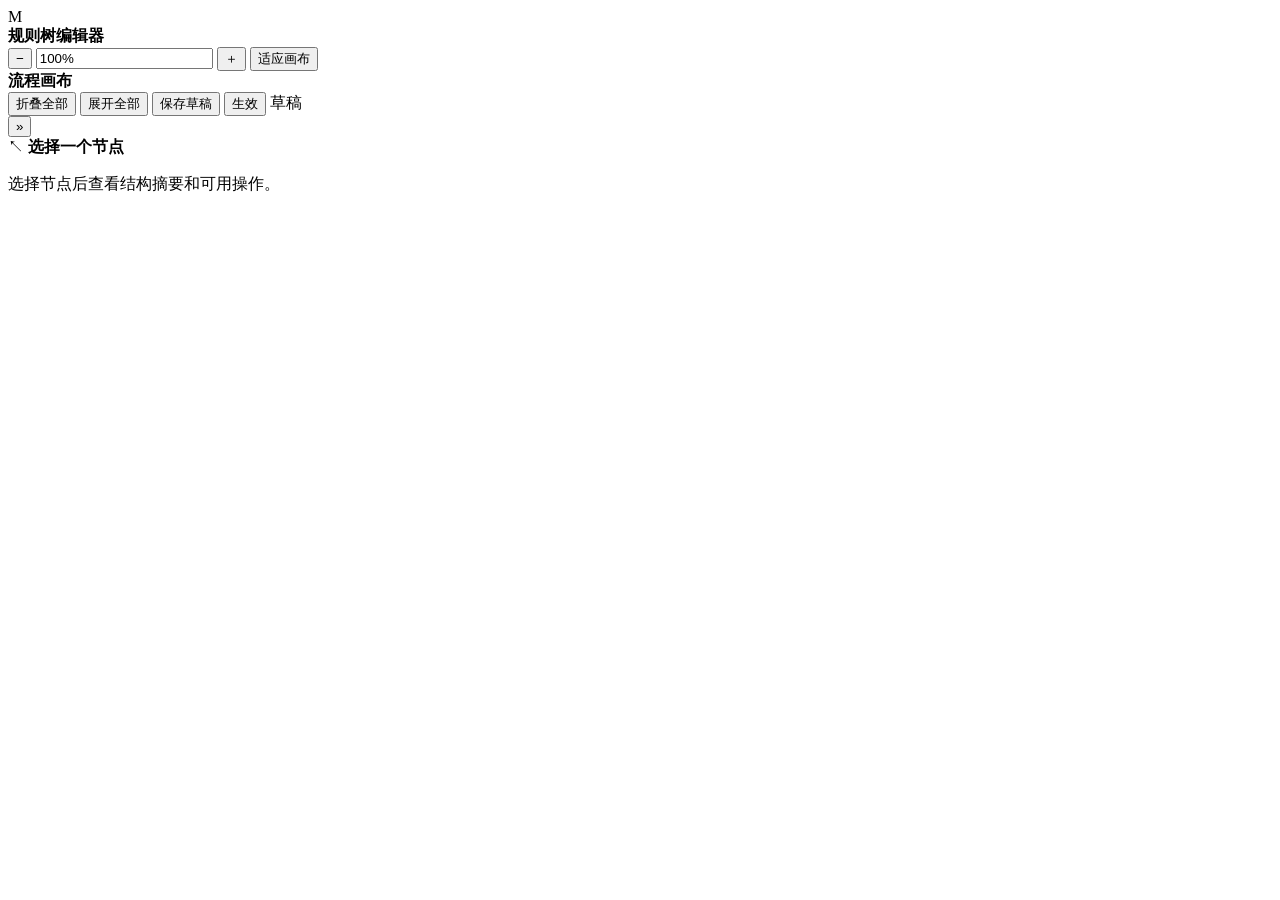
==== commit ec7dc4f4: "前后端整合：场景管理、规则画布交互优化与配色统一 内核重构 Scene→RuleFlow，移除业务场景抽象；新增 Spring Boot 后端（SQLite WAL、 JdbcTemplate、fat" ====
--- a/mousika-ui/src/main/resources/demo/ui-tree/index.html
+++ b/mousika-ui/src/main/resources/demo/ui-tree/index.html
@@ -6,7 +6,7 @@
     <meta http-equiv="Cache-Control" content="no-store, no-cache, must-revalidate">
     <meta http-equiv="Pragma" content="no-cache">
     <title>Mousika 规则树编辑器</title>
-    <link rel="stylesheet" href="styles.css?v=20260729-175">
+    <link rel="stylesheet" href="/ui/styles.css?v=20260731-4">
 </head>
 <body>
 <main class="app-shell">
@@ -116,6 +116,37 @@
         <div class="dialog-actions">
             <button value="cancel" type="submit">取消</button>
             <button class="danger" id="confirmDialogConfirm" value="default" type="submit">确定</button>
+        </div>
+    </form>
+</dialog>
+
+<dialog id="nodeConfigDialog">
+    <form method="dialog" class="node-config-form">
+        <div class="dialog-heading">
+            <div>
+                <span>选择节点类型并完成配置</span>
+                <h2>配置节点</h2>
+            </div>
+            <button class="icon-button" id="nodeConfigCloseButton" aria-label="关闭" type="button">×</button>
+        </div>
+        <label class="detail-field" id="nodeConfigTypeField">
+            <span class="detail-label">节点类型</span>
+            <select id="nodeConfigType">
+                <option value="A">动作节点</option>
+                <option value="J">条件节点</option>
+                <option value="S">串行节点</option>
+                <option value="P">并行节点</option>
+                <option value="D">分支节点</option>
+            </select>
+        </label>
+        <label class="detail-field" id="nodeConfigRuleField">
+            <span class="detail-label">引用规则</span>
+            <select id="nodeConfigRule"></select>
+        </label>
+        <p class="form-note" id="nodeConfigNote"></p>
+        <div class="dialog-actions">
+            <button id="nodeConfigCancelButton" type="button">取消</button>
+            <button class="primary" id="nodeConfigConfirmButton" type="button">确认</button>
         </div>
     </form>
 </dialog>
@@ -241,6 +272,10 @@
     </form>
 </dialog>
 
-<script src="app.js?v=20260729-175"></script>
+<div id="nodeContextMenu" class="context-menu" hidden role="menu"></div>
+
+<script src="/ui/treenode.js?v=20260731-4"></script>
+<script src="/ui/api.js?v=20260731-4"></script>
+<script src="/ui/app.js?v=20260731-4"></script>
 </body>
 </html>
